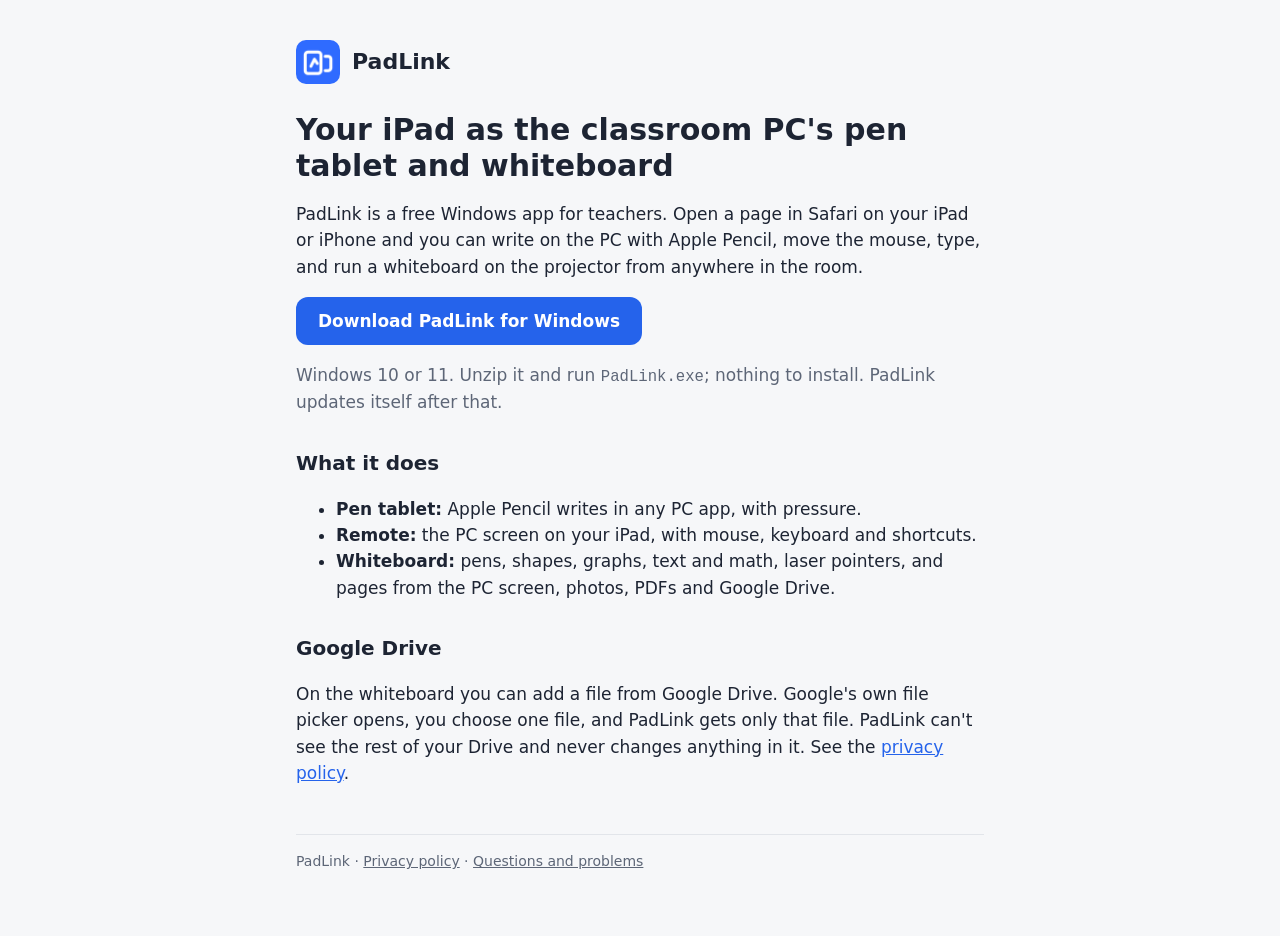
==== index.html @ 8b1a75dc "PadLink website: homepage, privacy policy and the Google Drive picker Co-Authored-By: Claude Opus 5." ====
<!doctype html>
<html lang="en">
<head>
<meta charset="utf-8">
<meta name="viewport" content="width=device-width, initial-scale=1">
<title>PadLink</title>
<meta name="description" content="PadLink turns an iPad and Apple Pencil into a pen tablet, remote and whiteboard for a classroom Windows PC.">
<link rel="icon" href="icon.png">
<link rel="stylesheet" href="style.css">
</head>
<body>
<main>
  <header class="site"><img src="icon.png" alt=""><a href="./">PadLink</a></header>

  <h1>Your iPad as the classroom PC's pen tablet and whiteboard</h1>
  <p>PadLink is a free Windows app for teachers. Open a page in Safari on your iPad or iPhone and you can write on the
    PC with Apple Pencil, move the mouse, type, and run a whiteboard on the projector from anywhere in the room.</p>

  <p><a class="button" href="https://github.com/Larogoth/PadLink-releases/releases/latest/download/PadLink-portable.zip">Download PadLink for Windows</a></p>
  <p class="muted">Windows 10 or 11. Unzip it and run <code>PadLink.exe</code>; nothing to install. PadLink updates itself after that.</p>

  <h2>What it does</h2>
  <ul>
    <li><b>Pen tablet:</b> Apple Pencil writes in any PC app, with pressure.</li>
    <li><b>Remote:</b> the PC screen on your iPad, with mouse, keyboard and shortcuts.</li>
    <li><b>Whiteboard:</b> pens, shapes, graphs, text and math, laser pointers, and pages from the PC screen, photos,
      PDFs and Google Drive.</li>
  </ul>

  <h2>Google Drive</h2>
  <p>On the whiteboard you can add a file from Google Drive. Google's own file picker opens, you choose one file, and
    PadLink gets only that file. PadLink can't see the rest of your Drive and never changes anything in it.
    See the <a href="privacy.html">privacy policy</a>.</p>

  <footer class="site">PadLink · <a href="privacy.html">Privacy policy</a> · <a href="https://github.com/Larogoth/PadLink-releases/issues">Questions and problems</a></footer>
</main>
</body>
</html>
---- style.css ----
:root {
  --bg: #f6f7f9;
  --card: #ffffff;
  --ink: #1d2433;
  --muted: #5d6677;
  --line: #e2e5ea;
  --blue: #2563eb;
  --blue-ink: #ffffff;
  --warn: #b42318;
  color-scheme: light dark;
}
@media (prefers-color-scheme: dark) {
  :root {
    --bg: #14161a;
    --card: #1d2026;
    --ink: #e9ecf1;
    --muted: #a3abb8;
    --line: #2e333b;
    --blue: #5b8cff;
    --blue-ink: #0b1020;
    --warn: #ff8a7a;
  }
}
* { box-sizing: border-box; }
html { -webkit-text-size-adjust: 100%; }
body {
  margin: 0;
  background: var(--bg);
  color: var(--ink);
  font: 17px/1.55 system-ui, -apple-system, "Segoe UI", Roboto, sans-serif;
}
main { max-width: 720px; margin: 0 auto; padding: 40px 16px 64px; }
header.site { display: flex; align-items: center; gap: 12px; margin-bottom: 28px; }
header.site img { width: 44px; height: 44px; border-radius: 10px; }
header.site a { color: inherit; text-decoration: none; font-weight: 700; font-size: 22px; }
h1 { font-size: 30px; line-height: 1.2; margin: 0 0 12px; }
h2 { font-size: 20px; margin: 32px 0 8px; }
p, li { color: var(--ink); }
.muted { color: var(--muted); }
a { color: var(--blue); }
.card {
  background: var(--card);
  border: 1px solid var(--line);
  border-radius: 14px;
  padding: 22px;
  margin: 18px 0;
}
.button {
  display: inline-flex; align-items: center; justify-content: center; gap: 10px;
  min-height: 48px; padding: 0 22px;
  border: 0; border-radius: 12px;
  background: var(--blue); color: var(--blue-ink);
  font: inherit; font-weight: 600; text-decoration: none; cursor: pointer;
}
.button.quiet { background: transparent; color: var(--blue); border: 1px solid var(--line); }
.button[disabled] { opacity: .55; cursor: default; }
.button svg { width: 24px; height: 22px; flex: none; }
footer.site { margin-top: 48px; padding-top: 16px; border-top: 1px solid var(--line); font-size: 14px; color: var(--muted); }
footer.site a { color: var(--muted); }
code { font-size: 0.92em; }
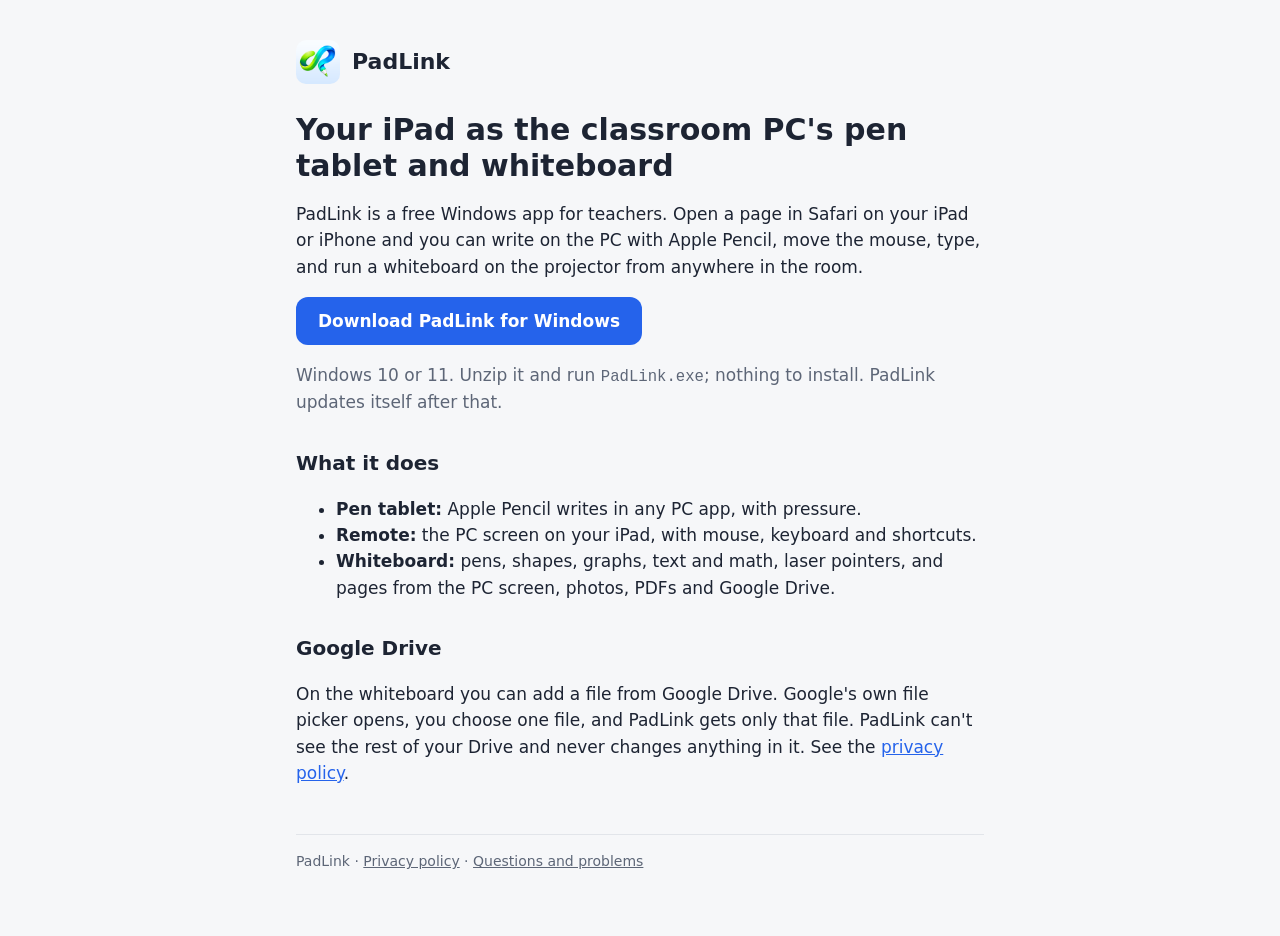
==== commit 78c70d49: "Update download link for PadLink Windows app" ====
--- a/index.html
+++ b/index.html
@@ -16,7 +16,7 @@
   <p>PadLink is a free Windows app for teachers. Open a page in Safari on your iPad or iPhone and you can write on the
     PC with Apple Pencil, move the mouse, type, and run a whiteboard on the projector from anywhere in the room.</p>
 
-  <p><a class="button" href="https://github.com/Larogoth/PadLink-releases/releases/latest/download/PadLink-portable.zip">Download PadLink for Windows</a></p>
+  <p><a class="button" href="https://github.com/Larogoth/PadLink-releases/releases/latest/download/PadLink.zip">Download PadLink for Windows</a></p>
   <p class="muted">Windows 10 or 11. Unzip it and run <code>PadLink.exe</code>; nothing to install. PadLink updates itself after that.</p>
 
   <h2>What it does</h2>
